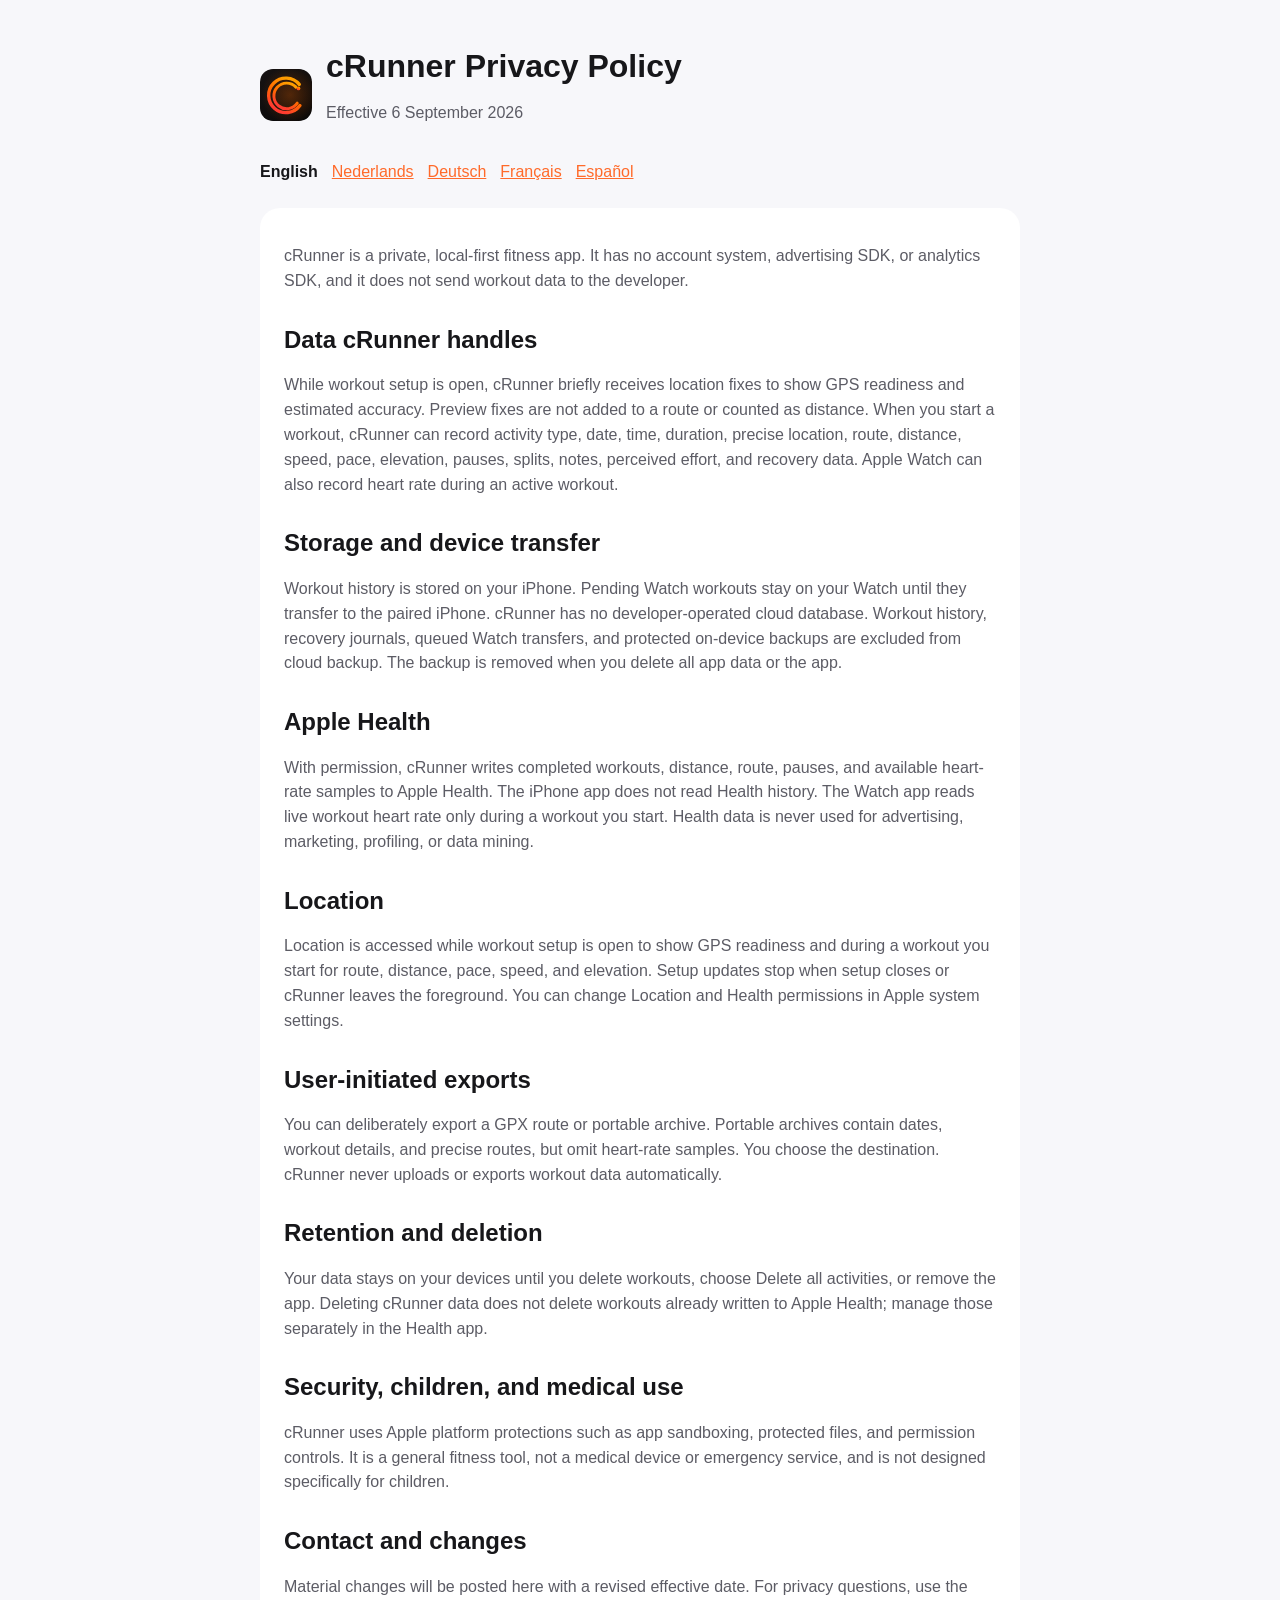
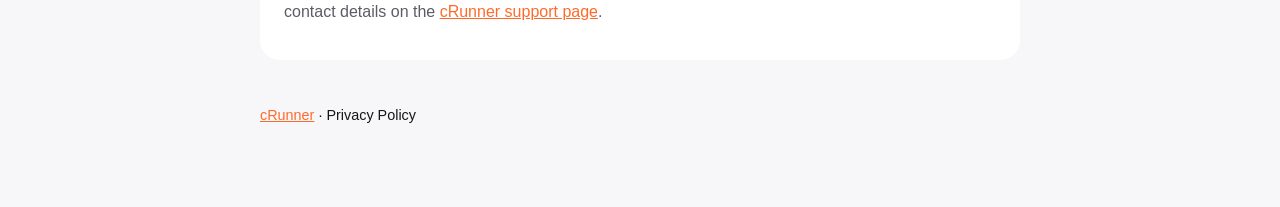
==== privacy.html @ 07ccd564 "Publish cRunner support and privacy site" ====
<!doctype html>
<html lang="en">
<head>
  <meta charset="utf-8">
  <meta name="viewport" content="width=device-width, initial-scale=1">
  <meta name="description" content="The cRunner privacy policy explains how workout, location, Health, and Watch data stay under your control.">
  <title>cRunner Privacy Policy</title>
  <link rel="icon" href="logo.svg" type="image/svg+xml">
  <link rel="stylesheet" href="styles.css">
</head>
<body>
<main>
  <header><img class="mark" src="logo.svg" alt=""><div><h1>cRunner Privacy Policy</h1><p>Effective 6 September 2026</p></div></header>
  <nav class="languages" aria-label="Language"><a href="privacy.html" aria-current="page">English</a><a href="nl/privacy.html">Nederlands</a><a href="de/privacy.html">Deutsch</a><a href="fr/privacy.html">Français</a><a href="es/privacy.html">Español</a></nav>
  <div class="card">
    <p>cRunner is a private, local-first fitness app. It has no account system, advertising SDK, or analytics SDK, and it does not send workout data to the developer.</p>
    <h2>Data cRunner handles</h2>
    <p>While workout setup is open, cRunner briefly receives location fixes to show GPS readiness and estimated accuracy. Preview fixes are not added to a route or counted as distance. When you start a workout, cRunner can record activity type, date, time, duration, precise location, route, distance, speed, pace, elevation, pauses, splits, notes, perceived effort, and recovery data. Apple Watch can also record heart rate during an active workout.</p>
    <h2>Storage and device transfer</h2>
    <p>Workout history is stored on your iPhone. Pending Watch workouts stay on your Watch until they transfer to the paired iPhone. cRunner has no developer-operated cloud database. Workout history, recovery journals, queued Watch transfers, and protected on-device backups are excluded from cloud backup. The backup is removed when you delete all app data or the app.</p>
    <h2>Apple Health</h2>
    <p>With permission, cRunner writes completed workouts, distance, route, pauses, and available heart-rate samples to Apple Health. The iPhone app does not read Health history. The Watch app reads live workout heart rate only during a workout you start. Health data is never used for advertising, marketing, profiling, or data mining.</p>
    <h2>Location</h2>
    <p>Location is accessed while workout setup is open to show GPS readiness and during a workout you start for route, distance, pace, speed, and elevation. Setup updates stop when setup closes or cRunner leaves the foreground. You can change Location and Health permissions in Apple system settings.</p>
    <h2>User-initiated exports</h2>
    <p>You can deliberately export a GPX route or portable archive. Portable archives contain dates, workout details, and precise routes, but omit heart-rate samples. You choose the destination. cRunner never uploads or exports workout data automatically.</p>
    <h2>Retention and deletion</h2>
    <p>Your data stays on your devices until you delete workouts, choose Delete all activities, or remove the app. Deleting cRunner data does not delete workouts already written to Apple Health; manage those separately in the Health app.</p>
    <h2>Security, children, and medical use</h2>
    <p>cRunner uses Apple platform protections such as app sandboxing, protected files, and permission controls. It is a general fitness tool, not a medical device or emergency service, and is not designed specifically for children.</p>
    <h2>Contact and changes</h2>
    <p>Material changes will be posted here with a revised effective date. For privacy questions, use the contact details on the <a href="support.html">cRunner support page</a>.</p>
  </div>
  <footer><a href="index.html">cRunner</a> · Privacy Policy</footer>
</main>
</body>
</html>
---- styles.css ----
:root {
  color-scheme: light dark;
  font-family: -apple-system, BlinkMacSystemFont, "Segoe UI", sans-serif;
  line-height: 1.55;
  --accent: #ff6a2a;
  --page: #f7f7fa;
  --card: #ffffff;
  --text: #17171a;
  --secondary: #5c5c65;
}

@media (prefers-color-scheme: dark) {
  :root {
    --page: #111114;
    --card: #1c1c20;
    --text: #f7f7fa;
    --secondary: #b4b4be;
  }
}

body {
  background: var(--page);
  color: var(--text);
  margin: 0;
}

main {
  max-width: 760px;
  margin: 0 auto;
  padding: 48px 22px 80px;
}

header {
  display: flex;
  align-items: center;
  gap: 14px;
  margin-bottom: 30px;
}

.mark {
  border-radius: 13px;
  height: 52px;
  width: 52px;
}

h1, h2 { line-height: 1.15; }
h1 { margin: 0; }
h2 { margin-top: 32px; }
p, li { color: var(--secondary); }
a { color: var(--accent); }
.card {
  background: var(--card);
  border-radius: 20px;
  padding: 20px 24px;
}
footer { margin-top: 44px; font-size: 0.9rem; }
.languages {
  display: flex;
  flex-wrap: wrap;
  gap: 8px 14px;
  margin: -12px 0 24px;
}
.languages a[aria-current="page"] {
  color: var(--text);
  font-weight: 700;
  text-decoration: none;
}
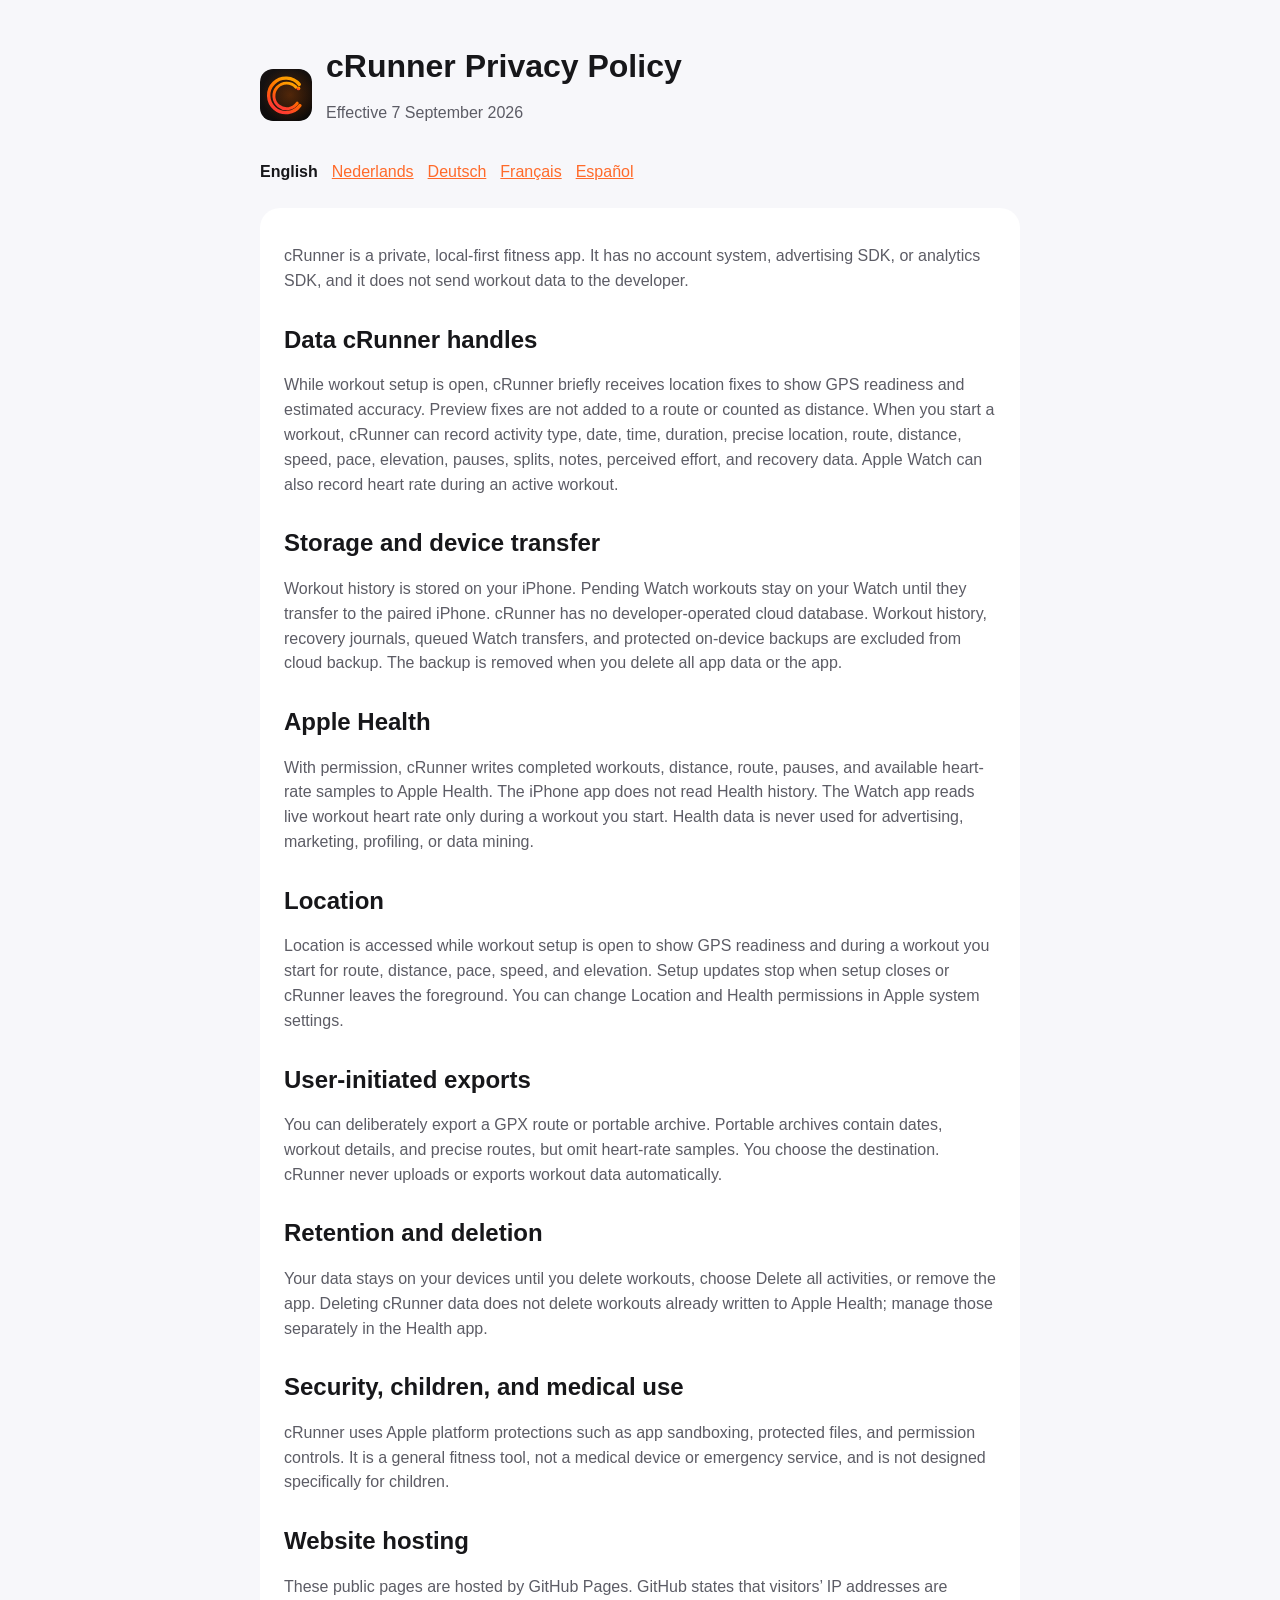
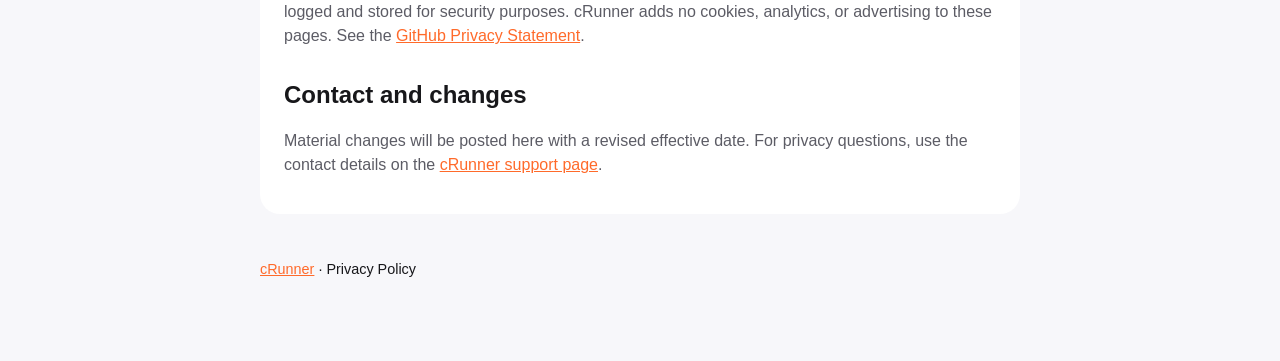
==== commit d67c81bd: "Disclose GitHub Pages security logging" ====
--- a/privacy.html
+++ b/privacy.html
@@ -10,7 +10,7 @@
 </head>
 <body>
 <main>
-  <header><img class="mark" src="logo.svg" alt=""><div><h1>cRunner Privacy Policy</h1><p>Effective 6 September 2026</p></div></header>
+  <header><img class="mark" src="logo.svg" alt=""><div><h1>cRunner Privacy Policy</h1><p>Effective 7 September 2026</p></div></header>
   <nav class="languages" aria-label="Language"><a href="privacy.html" aria-current="page">English</a><a href="nl/privacy.html">Nederlands</a><a href="de/privacy.html">Deutsch</a><a href="fr/privacy.html">Français</a><a href="es/privacy.html">Español</a></nav>
   <div class="card">
     <p>cRunner is a private, local-first fitness app. It has no account system, advertising SDK, or analytics SDK, and it does not send workout data to the developer.</p>
@@ -28,6 +28,8 @@
     <p>Your data stays on your devices until you delete workouts, choose Delete all activities, or remove the app. Deleting cRunner data does not delete workouts already written to Apple Health; manage those separately in the Health app.</p>
     <h2>Security, children, and medical use</h2>
     <p>cRunner uses Apple platform protections such as app sandboxing, protected files, and permission controls. It is a general fitness tool, not a medical device or emergency service, and is not designed specifically for children.</p>
+    <h2>Website hosting</h2>
+    <p>These public pages are hosted by GitHub Pages. GitHub states that visitors’ IP addresses are logged and stored for security purposes. cRunner adds no cookies, analytics, or advertising to these pages. See the <a href="https://docs.github.com/en/site-policy/privacy-policies/github-general-privacy-statement">GitHub Privacy Statement</a>.</p>
     <h2>Contact and changes</h2>
     <p>Material changes will be posted here with a revised effective date. For privacy questions, use the contact details on the <a href="support.html">cRunner support page</a>.</p>
   </div>
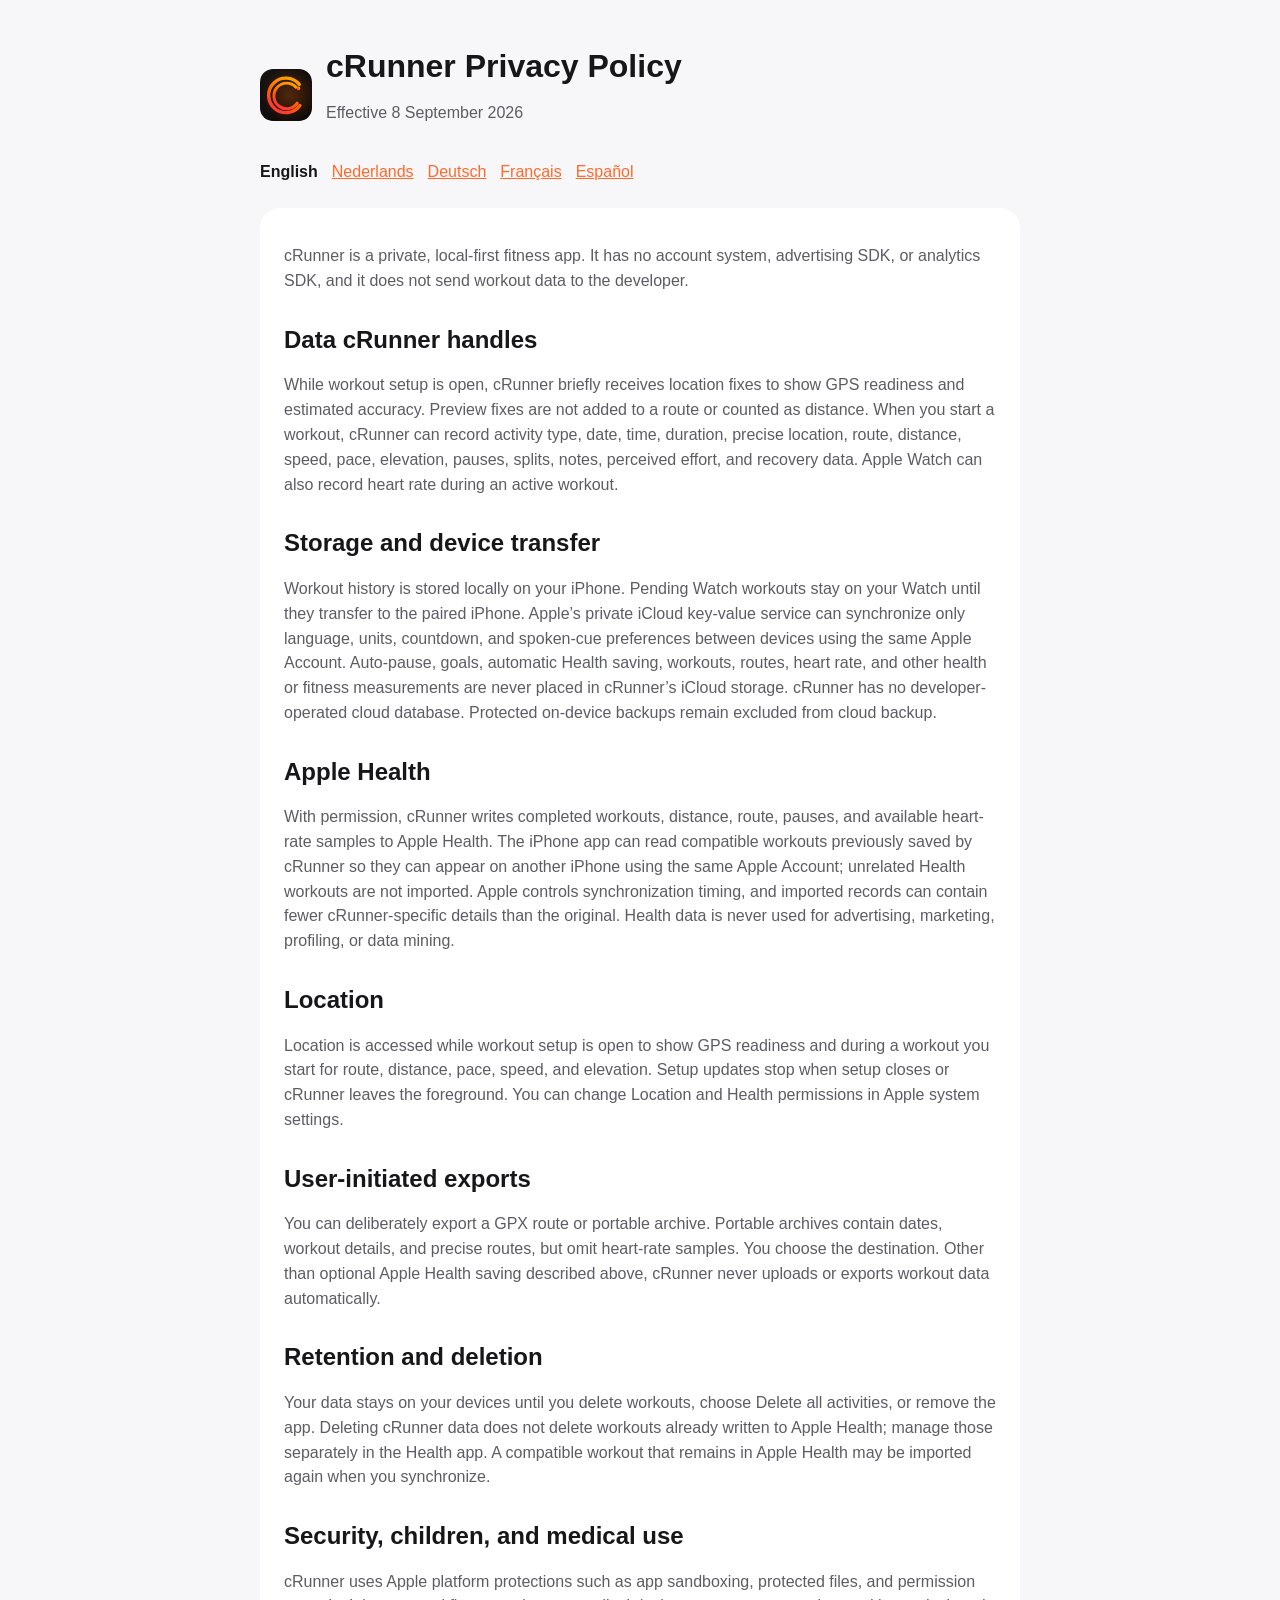
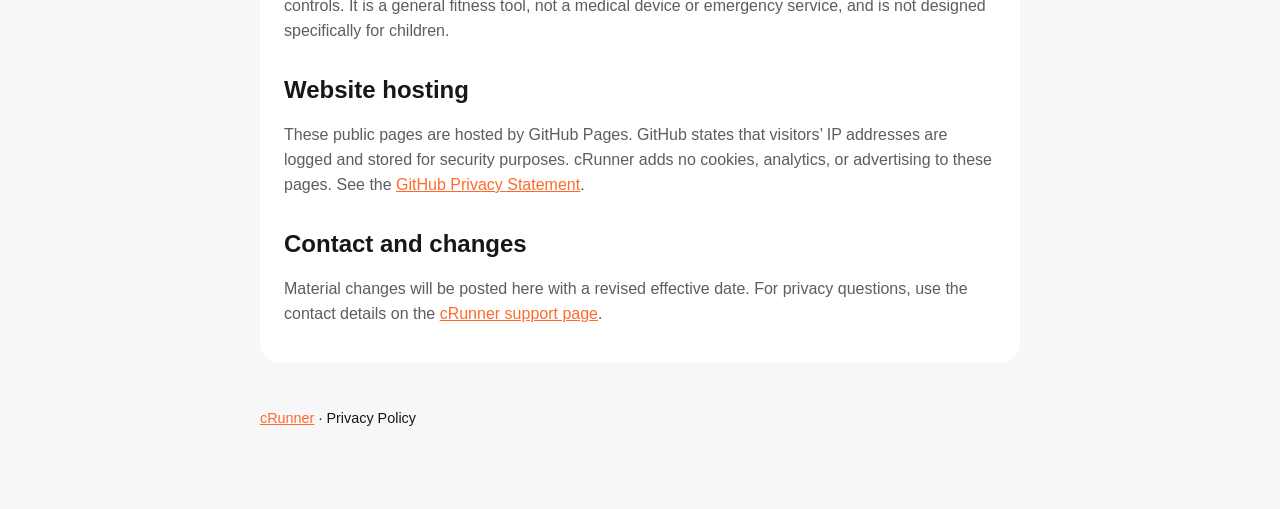
==== commit 70378907: "Update support and privacy for cross-device sync" ====
--- a/privacy.html
+++ b/privacy.html
@@ -10,22 +10,22 @@
 </head>
 <body>
 <main>
-  <header><img class="mark" src="logo.svg" alt=""><div><h1>cRunner Privacy Policy</h1><p>Effective 7 September 2026</p></div></header>
+  <header><img class="mark" src="logo.svg" alt=""><div><h1>cRunner Privacy Policy</h1><p>Effective 8 September 2026</p></div></header>
   <nav class="languages" aria-label="Language"><a href="privacy.html" aria-current="page">English</a><a href="nl/privacy.html">Nederlands</a><a href="de/privacy.html">Deutsch</a><a href="fr/privacy.html">Français</a><a href="es/privacy.html">Español</a></nav>
   <div class="card">
     <p>cRunner is a private, local-first fitness app. It has no account system, advertising SDK, or analytics SDK, and it does not send workout data to the developer.</p>
     <h2>Data cRunner handles</h2>
     <p>While workout setup is open, cRunner briefly receives location fixes to show GPS readiness and estimated accuracy. Preview fixes are not added to a route or counted as distance. When you start a workout, cRunner can record activity type, date, time, duration, precise location, route, distance, speed, pace, elevation, pauses, splits, notes, perceived effort, and recovery data. Apple Watch can also record heart rate during an active workout.</p>
     <h2>Storage and device transfer</h2>
-    <p>Workout history is stored on your iPhone. Pending Watch workouts stay on your Watch until they transfer to the paired iPhone. cRunner has no developer-operated cloud database. Workout history, recovery journals, queued Watch transfers, and protected on-device backups are excluded from cloud backup. The backup is removed when you delete all app data or the app.</p>
+    <p>Workout history is stored locally on your iPhone. Pending Watch workouts stay on your Watch until they transfer to the paired iPhone. Apple’s private iCloud key-value service can synchronize only language, units, countdown, and spoken-cue preferences between devices using the same Apple Account. Auto-pause, goals, automatic Health saving, workouts, routes, heart rate, and other health or fitness measurements are never placed in cRunner’s iCloud storage. cRunner has no developer-operated cloud database. Protected on-device backups remain excluded from cloud backup.</p>
     <h2>Apple Health</h2>
-    <p>With permission, cRunner writes completed workouts, distance, route, pauses, and available heart-rate samples to Apple Health. The iPhone app does not read Health history. The Watch app reads live workout heart rate only during a workout you start. Health data is never used for advertising, marketing, profiling, or data mining.</p>
+    <p>With permission, cRunner writes completed workouts, distance, route, pauses, and available heart-rate samples to Apple Health. The iPhone app can read compatible workouts previously saved by cRunner so they can appear on another iPhone using the same Apple Account; unrelated Health workouts are not imported. Apple controls synchronization timing, and imported records can contain fewer cRunner-specific details than the original. Health data is never used for advertising, marketing, profiling, or data mining.</p>
     <h2>Location</h2>
     <p>Location is accessed while workout setup is open to show GPS readiness and during a workout you start for route, distance, pace, speed, and elevation. Setup updates stop when setup closes or cRunner leaves the foreground. You can change Location and Health permissions in Apple system settings.</p>
     <h2>User-initiated exports</h2>
-    <p>You can deliberately export a GPX route or portable archive. Portable archives contain dates, workout details, and precise routes, but omit heart-rate samples. You choose the destination. cRunner never uploads or exports workout data automatically.</p>
+    <p>You can deliberately export a GPX route or portable archive. Portable archives contain dates, workout details, and precise routes, but omit heart-rate samples. You choose the destination. Other than optional Apple Health saving described above, cRunner never uploads or exports workout data automatically.</p>
     <h2>Retention and deletion</h2>
-    <p>Your data stays on your devices until you delete workouts, choose Delete all activities, or remove the app. Deleting cRunner data does not delete workouts already written to Apple Health; manage those separately in the Health app.</p>
+    <p>Your data stays on your devices until you delete workouts, choose Delete all activities, or remove the app. Deleting cRunner data does not delete workouts already written to Apple Health; manage those separately in the Health app. A compatible workout that remains in Apple Health may be imported again when you synchronize.</p>
     <h2>Security, children, and medical use</h2>
     <p>cRunner uses Apple platform protections such as app sandboxing, protected files, and permission controls. It is a general fitness tool, not a medical device or emergency service, and is not designed specifically for children.</p>
     <h2>Website hosting</h2>
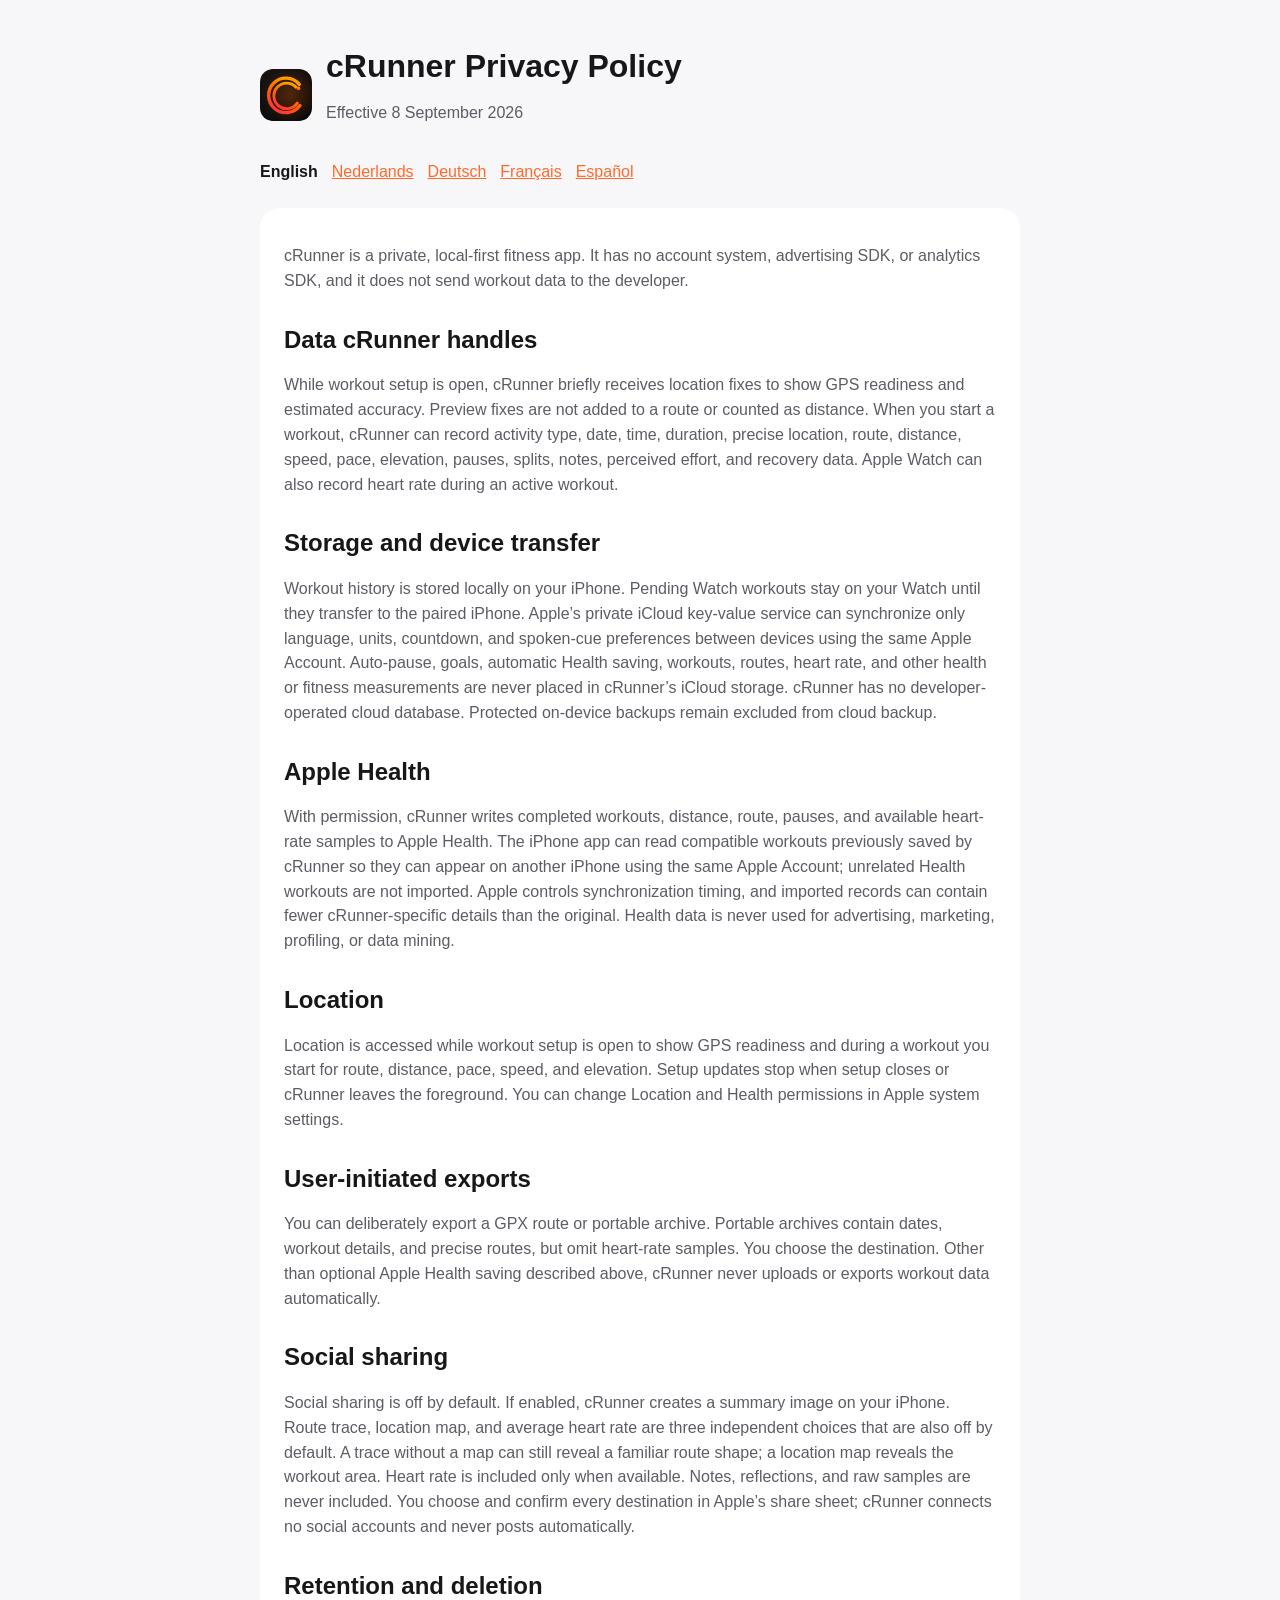
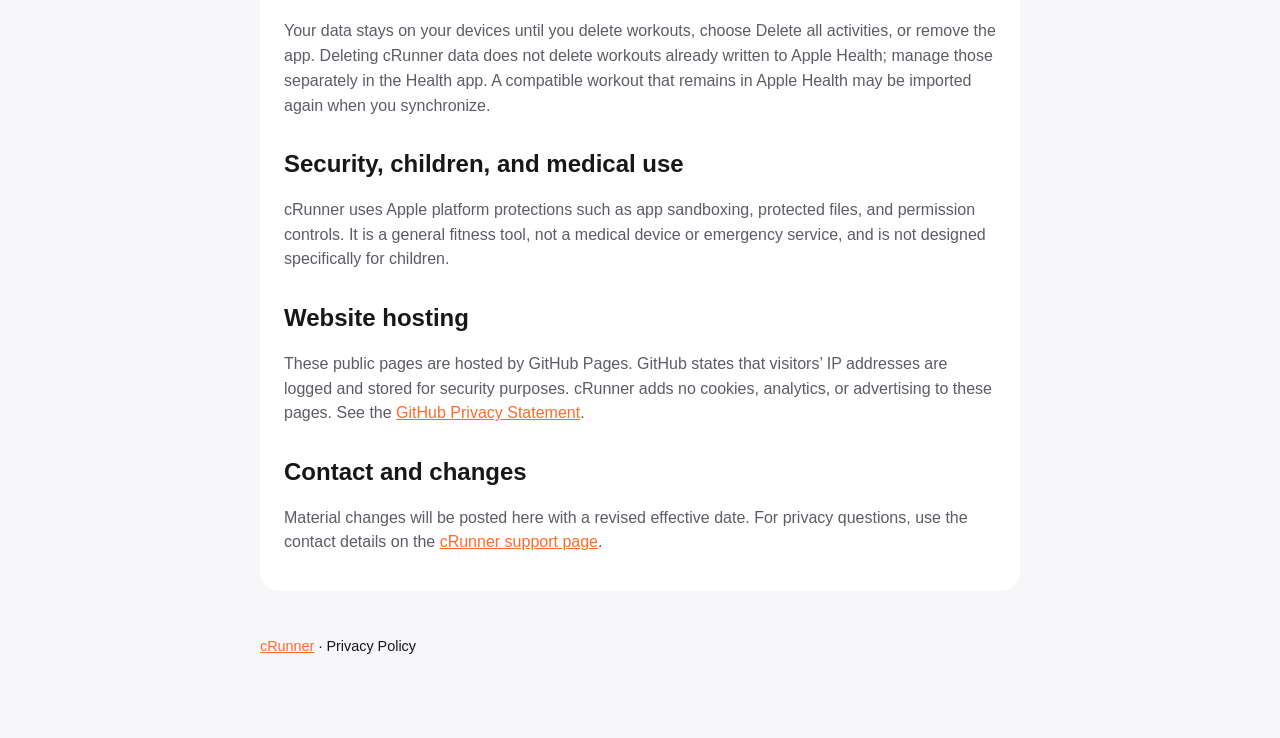
==== commit 0271ee8d: "Document optional activity sharing details" ====
--- a/privacy.html
+++ b/privacy.html
@@ -24,6 +24,8 @@
     <p>Location is accessed while workout setup is open to show GPS readiness and during a workout you start for route, distance, pace, speed, and elevation. Setup updates stop when setup closes or cRunner leaves the foreground. You can change Location and Health permissions in Apple system settings.</p>
     <h2>User-initiated exports</h2>
     <p>You can deliberately export a GPX route or portable archive. Portable archives contain dates, workout details, and precise routes, but omit heart-rate samples. You choose the destination. Other than optional Apple Health saving described above, cRunner never uploads or exports workout data automatically.</p>
+    <h2>Social sharing</h2>
+    <p>Social sharing is off by default. If enabled, cRunner creates a summary image on your iPhone. Route trace, location map, and average heart rate are three independent choices that are also off by default. A trace without a map can still reveal a familiar route shape; a location map reveals the workout area. Heart rate is included only when available. Notes, reflections, and raw samples are never included. You choose and confirm every destination in Apple’s share sheet; cRunner connects no social accounts and never posts automatically.</p>
     <h2>Retention and deletion</h2>
     <p>Your data stays on your devices until you delete workouts, choose Delete all activities, or remove the app. Deleting cRunner data does not delete workouts already written to Apple Health; manage those separately in the Health app. A compatible workout that remains in Apple Health may be imported again when you synchronize.</p>
     <h2>Security, children, and medical use</h2>
